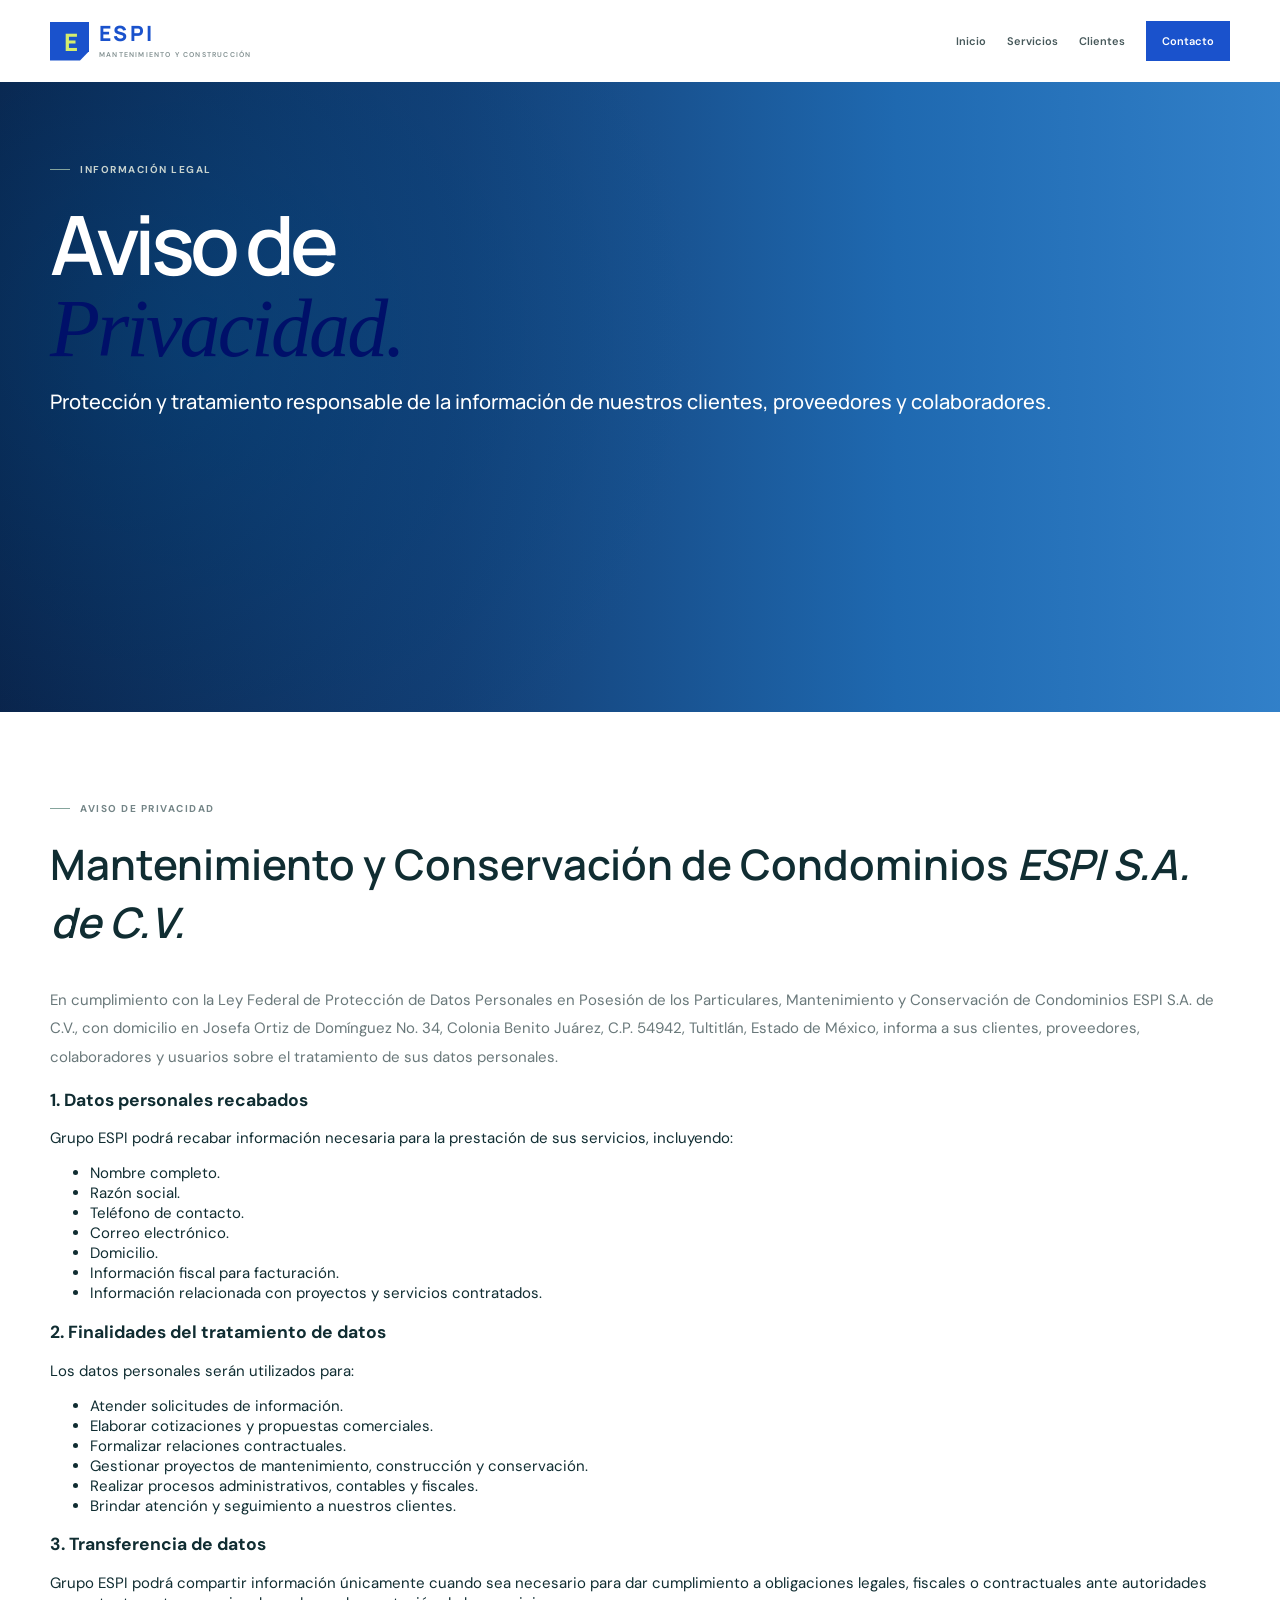
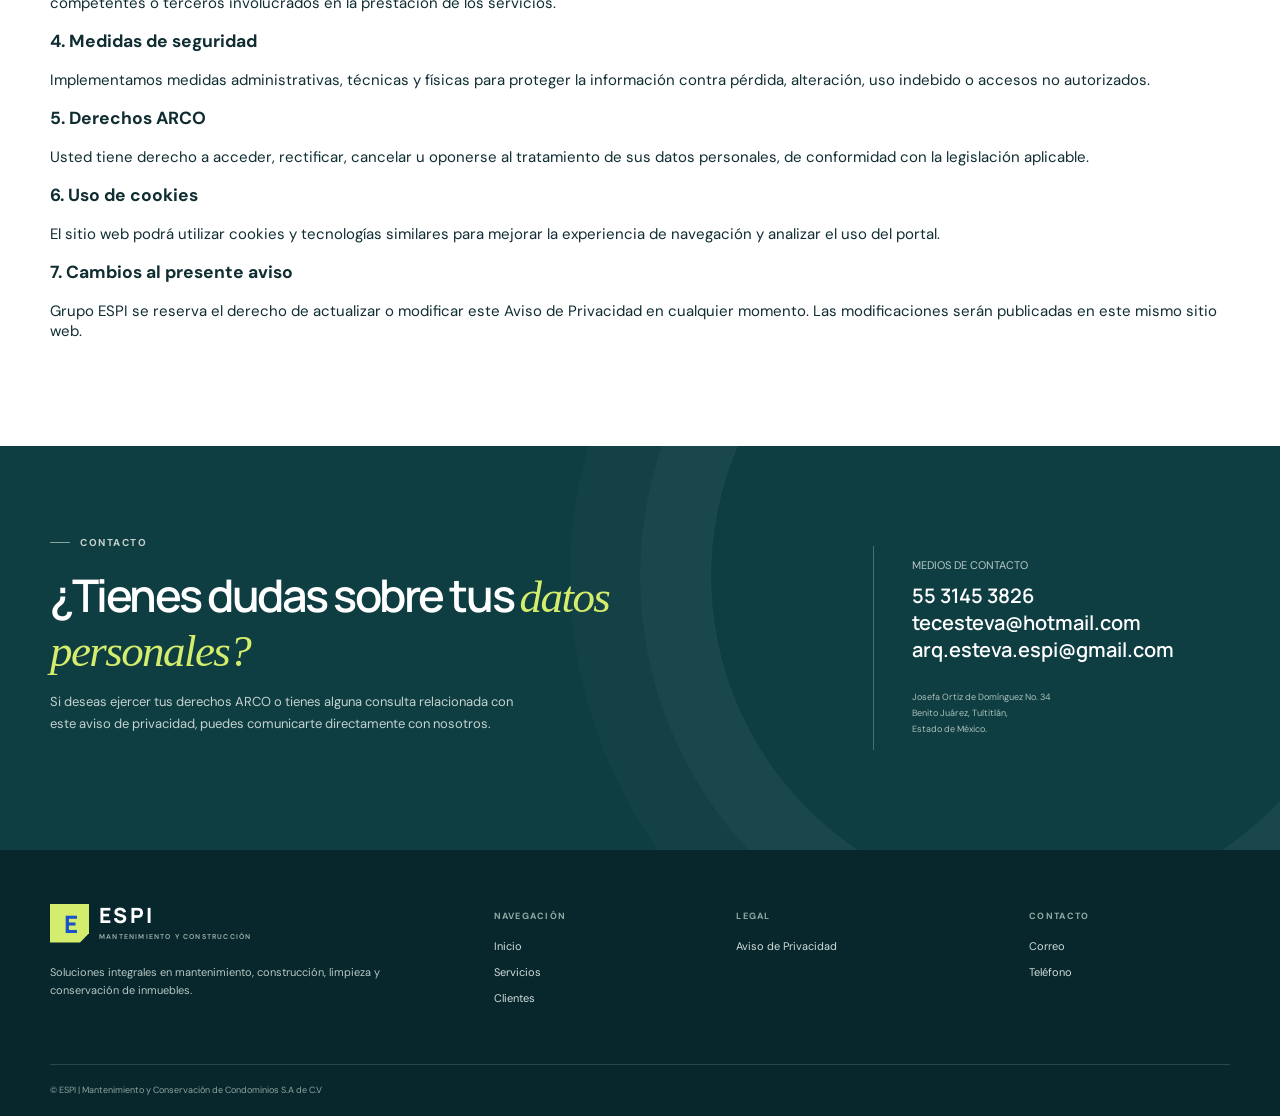
==== aviso-de-privacidad.html @ fc6d224d "Página empresa y aviso de privacidad" ====
<!DOCTYPE html>
<html lang="es">

<head>
    <meta charset="UTF-8">
    <meta name="viewport" content="width=device-width, initial-scale=1.0">
    <title>Aviso de Privacidad | Grupo ESPI</title>

    <link rel="preconnect" href="https://fonts.googleapis.com">
    <link rel="preconnect" href="https://fonts.gstatic.com" crossorigin>

    <link
        href="https://fonts.googleapis.com/css2?family=DM+Sans:wght@400;500;700&family=Manrope:wght@400;600;700;800&display=swap"
        rel="stylesheet">

    <link rel="stylesheet" href="styles.css">
</head>
<body>
    <!-- HEADER -->
    <header class="site-header">
        <a class="brand" href="index.html">
            <span class="brand-mark">E</span>
            <span>
                ESPI
                <small>MANTENIMIENTO Y CONSTRUCCIÓN</small>
            </span>
        </a>
        <nav class="main-nav">
            <a href="index.html">Inicio</a>
            <a href="index.html#servicios">Servicios</a>
            <a href="index.html#clientes">Clientes</a>
            <a class="nav-quote" href="index.html#contacto">
                Contacto
            </a>
        </nav>
    </header>
    <!-- HERO -->
    <section class="hero">
        <div class="hero-image"></div>
        <div class="hero-shade"></div>
        <div class="hero-content wrap">
            <div class="eyebrow light">
                <i></i> INFORMACIÓN LEGAL
            </div>
            <h1>
                Aviso de<br>
                <em>Privacidad.</em>
            </h1>

            <p class="hero-lead">
                Protección y tratamiento responsable
                de la información de nuestros clientes,
                proveedores y colaboradores.
            </p>
        </div>
    </section>
    <!-- CONTENIDO -->
    <section class="section-pad">
        <div class="wrap">
            <div class="eyebrow">
                <i></i> AVISO DE PRIVACIDAD
            </div>
            <h2 style="font:600 42px var(--display);margin-top:20px;">
                Mantenimiento y Conservación de Condominios
                <em>ESPI S.A. de C.V.</em>
            </h2>
            <p style="line-height:1.9;color:var(--muted);">
                En cumplimiento con la Ley Federal de Protección de Datos
                Personales en Posesión de los Particulares, Mantenimiento y
                Conservación de Condominios ESPI S.A. de C.V., con domicilio
                en Josefa Ortiz de Domínguez No. 34, Colonia Benito Juárez,
                C.P. 54942, Tultitlán, Estado de México, informa a sus clientes,
                proveedores, colaboradores y usuarios sobre el tratamiento de sus
                datos personales.
            </p>
            <h3>1. Datos personales recabados</h3>
            <p>
                Grupo ESPI podrá recabar información necesaria para la prestación
                de sus servicios, incluyendo:
            </p>
            <ul>
                <li>Nombre completo.</li>
                <li>Razón social.</li>
                <li>Teléfono de contacto.</li>
                <li>Correo electrónico.</li>
                <li>Domicilio.</li>
                <li>Información fiscal para facturación.</li>
                <li>Información relacionada con proyectos y servicios contratados.</li>
            </ul>
            <h3>2. Finalidades del tratamiento de datos</h3>
            <p>
                Los datos personales serán utilizados para:
            </p>
            <ul>
                <li>Atender solicitudes de información.</li>
                <li>Elaborar cotizaciones y propuestas comerciales.</li>
                <li>Formalizar relaciones contractuales.</li>
                <li>Gestionar proyectos de mantenimiento, construcción y conservación.</li>
                <li>Realizar procesos administrativos, contables y fiscales.</li>
                <li>Brindar atención y seguimiento a nuestros clientes.</li>
            </ul>
            <h3>3. Transferencia de datos</h3>
            <p>
                Grupo ESPI podrá compartir información únicamente cuando sea
                necesario para dar cumplimiento a obligaciones legales,
                fiscales o contractuales ante autoridades competentes
                o terceros involucrados en la prestación de los servicios.
            </p>
            <h3>4. Medidas de seguridad</h3>
            <p>
                Implementamos medidas administrativas, técnicas y físicas
                para proteger la información contra pérdida, alteración,
                uso indebido o accesos no autorizados.
            </p>
            <h3>5. Derechos ARCO</h3>
            <p>
                Usted tiene derecho a acceder, rectificar, cancelar u oponerse
                al tratamiento de sus datos personales, de conformidad con la
                legislación aplicable.
            </p>
            <h3>6. Uso de cookies</h3>
            <p>
                El sitio web podrá utilizar cookies y tecnologías similares
                para mejorar la experiencia de navegación y analizar el uso
                del portal.
            </p>
            <h3>7. Cambios al presente aviso</h3>
            <p>
                Grupo ESPI se reserva el derecho de actualizar o modificar
                este Aviso de Privacidad en cualquier momento.
                Las modificaciones serán publicadas en este mismo sitio web.
            </p>
        </div>
    </section>
    <!-- CONTACTO -->
    <section class="contact section-pad">
        <div class="contact-glow"></div>
        <div class="wrap contact-grid">
            <div>
                <div class="eyebrow light">
                    <i></i> CONTACTO
                </div>
                <h2>
                    ¿Tienes dudas sobre tus
                    <em>datos personales?</em>
                </h2>
                <p>
                    Si deseas ejercer tus derechos ARCO o tienes alguna consulta
                    relacionada con este aviso de privacidad, puedes comunicarte
                    directamente con nosotros.
                </p>
            </div>
            <div class="contact-side">
                <span>MEDIOS DE CONTACTO</span>
                <a href="tel:+525531453826">
                    55 3145 3826
                </a>
                <a href="mailto:tecesteva@hotmail.com">
                    tecesteva@hotmail.com
                </a>
                <a href="mailto:arq.esteva.espi@gmail.com">
                    arq.esteva.espi@gmail.com
                </a>
                <small>
                    Josefa Ortiz de Domínguez No. 34<br>
                    Benito Juárez, Tultitlán,<br>
                    Estado de México.
                </small>
            </div>
        </div>
    </section>
    <!-- FOOTER -->
    <footer class="footer">
        <div class="wrap">
            <div class="footer-main">
                <div class="footer-brand">
                    <a class="brand" href="index.html">
                        <span class="brand-mark">E</span>
                        <span>
                            ESPI
                            <small>MANTENIMIENTO Y CONSTRUCCIÓN</small>
                        </span>
                    </a>
                    <p>
                        Soluciones integrales en mantenimiento,
                        construcción, limpieza y conservación de inmuebles.
                    </p>
                </div>
                <div>
                    <h4>NAVEGACIÓN</h4>
                    <a href="index.html">Inicio</a>
                    <a href="index.html#servicios">Servicios</a>
                    <a href="index.html#clientes">Clientes</a>
                </div>
                <div>
                    <h4>LEGAL</h4>
                    <a href="aviso-privacidad.html">Aviso de Privacidad</a>
                </div>
                <div>
                    <h4>CONTACTO</h4>
                    <a href="mailto:tecesteva@hotmail.com">
                        Correo
                    </a>
                    <a href="tel:+525531453826">
                        Teléfono
                    </a>
                </div>
            </div>
            <div class="footer-bottom"><span>© <span id="year"></span> ESPI | Mantenimiento y Conservación de
                    Condominios S.A
                    de C.V</span></div>
        </div>
    </footer>
</body>

</html>
---- styles.css ----
:root {
    --ink: #102d32;
    --deep: #1a52cc;
    --deep2: #0e3d42;
    --lime: #d5ed6d;
    --paper: #f6f7f3;
    --white: #fff;
    --muted: #69787a;
    --line: #e4e9e4;
    --serif: Georgia, 'Times New Roman', serif;
    --sans: 'DM Sans', Arial, sans-serif;
    --display: 'Manrope', Arial, sans-serif
}

* {
    box-sizing: border-box
}

html {
    scroll-behavior: smooth;
    scroll-padding-top: 85px
}

body {
    margin: 0;
    color: var(--ink);
    font-family: var(--sans);
    font-size: 15px;
    -webkit-font-smoothing: antialiased
}

a {
    color: inherit;
    text-decoration: none
}

button {
    font: inherit
}

.wrap {
    width: min(1180px, calc(100% - 64px));
    margin: auto
}

.topline {
    height: 37px;
    padding: 0 max(32px, calc((100vw - 1180px)/2));
    display: flex;
    align-items: center;
    justify-content: space-between;
    background: #f1f4f0;
    color: #647476;
    font-size: 11px;
    letter-spacing: .025em
}

.topline div {
    display: flex;
    gap: 27px;
    align-items: center
}

.topline a:hover {
    color: var(--deep)
}

.top-phone {
    font-weight: 700;
    color: var(--deep)
}

.site-header {
    height: 82px;
    padding: 0 max(32px, calc((100vw - 1180px)/2));
    display: flex;
    align-items: center;
    justify-content: space-between;
    background: #fff;
    position: relative;
    z-index: 5
}

.brand {
    display: flex;
    align-items: center;
    gap: 10px;
    font: 800 21px var(--display);
    letter-spacing: .11em;
    color: var(--deep);
    line-height: 1
}

.brand-mark {
    height: 39px;
    width: 39px;
    display: grid;
    place-items: center;
    background: var(--deep);
    color: var(--lime);
    font: 800 24px var(--display);
    letter-spacing: -.09em;
    clip-path: polygon(0 0, 100% 0, 100% 76%, 77% 100%, 0 100%)
}

.brand small {
    display: block;
    margin-top: 6px;
    font: 600 7px var(--sans);
    letter-spacing: .17em;
    color: #829091
}

.main-nav {
    display: flex;
    align-items: center;
    gap: 21px
}

.main-nav>a {
    font-size: 11px;
    font-weight: 600;
    color: #46585a;
    white-space: nowrap;
    transition: color .2s
}

.main-nav>a:hover {
    color: #079081
}

.main-nav .nav-quote {
    padding: 13px 16px;
    background: var(--deep);
    color: #fff
}

.nav-quote span {
    color: var(--lime);
    padding-left: 8px
}

.menu-toggle {
    display: none
}

.hero {
    height: 630px;
    position: relative;
    overflow: hidden;
    background: var(--deep);
    color: white
}

/* .hero-image {
    position: absolute;
    inset: 0;
    background: url('https://images.unsplash.com/photo-1581578731548-c64695cc6952?auto=format&fit=crop&w=2000&q=90') center 45%/cover;
    filter: saturate(.72)
} */

/* .hero-shade {
    position: absolute;
    inset: 0;
    background: linear-gradient(90deg, rgba(4, 32, 36, .96) 0%, rgba(5, 34, 38, .86) 38%, rgba(6, 39, 40, .43) 69%, rgba(7, 39, 40, .05) 100%), linear-gradient(0deg, rgba(5, 33, 36, .45), transparent 30%)
} */


.hero-shade {
    position: absolute;
    inset: 0;

    background:
        radial-gradient(
            circle at 15% 40%,
            rgba(0, 90, 156, .35),
            transparent 45%
        ),

        linear-gradient(
            90deg,
            rgba(10, 32, 68, .98) 0%,
            rgba(18, 60, 110, .95) 35%,
            rgba(32, 110, 170, .82) 70%,
            rgba(78, 184, 197, .45) 100%
        );
}

.hero-content {
    position: relative;
    z-index: 1;
    padding-top: 81px
}

.eyebrow {
    display: flex;
    align-items: center;
    gap: 10px;
    color: #748587;
    font-size: 10px;
    font-weight: 700;
    letter-spacing: .15em
}

.eyebrow i {
    display: inline-block;
    width: 20px;
    height: 1px;
    background: #85a49c
}

.eyebrow.light {
    color: #c7d2ce
}

.hero h1 {
    font: 600 clamp(54px, 6.4vw, 83px)/.99 var(--display);
    letter-spacing: -.065em;
    margin: 28px 0 17px
}

.hero h1 em,
.section-head h2 em,
.compliance h2 em,
.sector-heading h2 em,
.process h2 em,
.resources h2 em,
.contact h2 em {
    font-family: var(--serif);
    font-weight: 400;
    color: #001069;
    letter-spacing: -.035em
}

.hero-lead {
    font: 500 20px/1.55 var(--display);
    margin: 0 0 13px
}

.hero-copy {
    max-width: 510px;
    color: #d0dbd7;
    font-size: 14px;
    line-height: 1.75;
    margin: 0
}

.hero-actions {
    display: flex;
    align-items: center;
    gap: 28px;
    margin-top: 28px
}

.button {
    display: inline-flex;
    align-items: center;
    justify-content: center;
    gap: 28px;
    min-height: 49px;
    padding: 0 19px;
    font-size: 12px;
    font-weight: 700;
    transition: transform .2s, background .2s
}

.button:hover {
    transform: translateY(-2px)
}

.button-lime {
    background: var(--lime);
    color: var(--deep)
}

.button-lime span {
    font-size: 16px
}

.text-link {
    display: inline-flex;
    align-items: center;
    gap: 15px;
    font-size: 12px;
    font-weight: 700;
    color: var(--deep)
}

.text-link span {
    font-size: 16px
}

.light-link {
    color: #fff
}

.light-link span {
    color: var(--lime)
}

.hero-proof {
    display: flex;
    align-items: center;
    gap: 13px;
    margin-top: 45px;
    color: white
}

.proof-icon {
    width: 32px;
    height: 32px;
    border: 1px solid rgba(255, 255, 255, .45);
    border-radius: 50%;
    display: grid;
    place-items: center;
    color: var(--lime)
}

.hero-proof b,
.hero-proof small {
    display: block
}

.hero-proof b {
    font: 700 12px var(--display)
}

.hero-proof small {
    font-size: 9px;
    color: #b7c7c4;
    margin-top: 3px
}

.proof-line {
    width: 1px;
    height: 29px;
    background: rgba(255, 255, 255, .32);
    margin: 0 5px 0 11px
}

.hero-caption {
    position: absolute;
    right: max(32px, calc((100vw - 1180px)/2));
    bottom: 30px;
    font-size: 9px;
    letter-spacing: .17em;
    color: #d0dcda
}

.section-pad {
    padding: 90px 0
}

.compliance {
    background: var(--paper)
}

.compliance-grid {
    display: grid;
    grid-template-columns: 150px 1.1fr 1fr;
    gap: 40px;
    align-items: center
}

.compliance-seal {
    width: 130px;
    height: 130px;
    border: 1px solid #c9d2c9;
    border-radius: 50%;
    display: flex;
    align-items: center;
    justify-content: center;
    flex-direction: column;
    position: relative;
    color: var(--deep);
    background: #fff
}

.compliance-seal:before {
    content: '';
    position: absolute;
    inset: 7px;
    border: 1px dashed #cbd5cd;
    border-radius: 50%
}

.compliance-seal span,
.compliance-seal small {
    font-size: 8px;
    letter-spacing: .14em
}

.compliance-seal strong {
    font: 800 25px var(--display);
    letter-spacing: .02em;
    margin: 4px
}

.compliance-seal b {
    position: absolute;
    right: 9px;
    bottom: 15px;
    background: var(--lime);
    border-radius: 50%;
    width: 25px;
    height: 25px;
    display: grid;
    place-items: center
}

.compliance h2,
.section-head h2,
.sector-heading h2,
.process h2,
.resources h2,
.contact h2 {
    font: 600 35px/1.16 var(--display);
    letter-spacing: -.055em;
    margin: 17px 0
}

.compliance h2 em,
.section-head h2 em,
.sector-heading h2 em,
.resources h2 em {
     color: #1a98ca;
}

.compliance-copy p {
    max-width: 450px;
    color: #667476;
    font-size: 13px;
    line-height: 1.75;
    margin: 0 0 20px
}

.mini-label {
    font-size: 9px;
    letter-spacing: .14em;
    color: #7a8988;
    font-weight: 700
}

.platforms {
    padding-left: 35px;
    border-left: 1px solid #dbe1dc
}

.platforms h3 {
    font: 600 16px/1.4 var(--display);
    margin: 12px 0 22px
}

.platform-logos {
    display: flex;
    flex-wrap: wrap;
    gap: 14px 20px;
    align-items: center;
    color: #456064
}

.platform-logos b {
    font-size: 18px;
    letter-spacing: -.06em
}

.platform-logos .deloitte {
    font-size: 16px
}

.deloitte span {
    color: #86bd53
}

.platform-logos .xternall {
    font-size: 15px;
    letter-spacing: -.02em
}

.platform-logos sup {
    font-size: 8px
}

.clients {
    background: #fff
}

.section-head {
    display: flex;
    align-items: flex-end;
    justify-content: space-between;
    margin-bottom: 27px
}

.section-head h2 {
    margin-bottom: 0
}

.filter-row {
    display: flex;
    gap: 8px;
    flex-wrap: wrap;
    margin: 28px 0 20px
}

.filter {
    border: 1px solid #dfe5df;
    background: #fff;
    padding: 9px 14px;
    font-size: 10px;
    color: #637375;
    cursor: pointer;
    transition: all .2s
}

.filter:hover,
.filter.active {
    background: var(--deep);
    border-color: var(--deep);
    color: #fff
}

.client-grid {
    display: grid;
    grid-template-columns: repeat(6, 1fr);
    border-left: 1px solid var(--line);
    border-top: 1px solid var(--line)
}

.client-card {
    height: 91px;
    display: grid;
    place-items: center;
    border-right: 1px solid var(--line);
    border-bottom: 1px solid var(--line);
    transition: opacity .2s, transform .2s
}

.client-card strong {
    font-family: var(--display);
    color: #758384;
    font-size: 17px;
    letter-spacing: -.05em;
    text-align: center
}

.client-card .walmart {
    color: #2376ae
}

.client-card .zentralia {
    font-size: 14px;
    letter-spacing: .12em;
    color: #7c4777
}

.client-card .pabellon {
    font-size: 12px;
    letter-spacing: .06em;
    color: #777
}

.pabellon b {
    font-size: 24px;
    color: #b79354
}

.client-card .terraz {
    font-size: 12px;
    letter-spacing: .14em;
    color: #788171
}

.terraz small {
    font-size: 7px
}

.client-card .ics {
    font-size: 25px;
    letter-spacing: .15em;
    color: #4a7480
}

.client-card .miniso {
    color: #ce2f44;
    letter-spacing: .12em
}

.client-card .lipu {
    font-size: 22px;
    color: #78a847
}

.client-card .forever {
    font-size: 12px;
    letter-spacing: .1em
}

.client-card .copemsa {
    font-size: 15px;
    color: #3586a3
}

.client-card .doctoralia {
    color: #4088c1
}

.client-card .cushman {
    font-size: 10px;
    letter-spacing: .07em
}

.client-card .bradescard {
    font-size: 15px;
    color: #c64b64
}

.client-card.hidden {
    display: none
}

.client-foot {
    text-align: center;
    color: #879393;
    font-size: 11px;
    margin: 19px 0 0
}

.sectors {
    background: #f3f5f1
}

.sector-heading {
    align-items: end
}

.sector-heading>p {
    max-width: 340px;
    color: #708080;
    line-height: 1.7;
    font-size: 13px;
    margin: 0 0 8px
}

.sector-grid {
    display: grid;
    grid-template-columns: 1.18fr 1fr 1fr;
    grid-template-rows: 255px 255px;
    gap: 13px
}

.sector-card {
    position: relative;
    overflow: hidden;
    background: #123a3e;
    color: white
}

.sector-card img {
    width: 100%;
    height: 100%;
    object-fit: cover;
    transition: transform .5s
}

.sector-card:hover img {
    transform: scale(1.04)
}

.sector-feature {
    grid-row: span 2
}

.sector-overlay {
    position: absolute;
    inset: 0;
    background: linear-gradient(0deg, rgba(7, 31, 34, .92), rgba(9, 35, 36, .05) 78%)
}

.sector-info {
    position: absolute;
    left: 23px;
    right: 20px;
    bottom: 20px
}

.sector-info>span {
    font-size: 9px;
    letter-spacing: .14em;
    color: #d3e3da
}

.sector-info h3 {
    font: 600 20px var(--display);
    margin: 9px 0 7px;
    letter-spacing: -.03em
}

.sector-info p {
    max-width: 290px;
    color: #d4dedb;
    font-size: 11px;
    line-height: 1.55;
    margin: 0 0 14px
}

.sector-info>b {
    display: flex;
    align-items: center;
    justify-content: space-between;
    border-top: 1px solid #ffffff50;
    padding-top: 11px;
    font-size: 10px
}

.sector-info>b i {
    color: var(--lime);
    font-style: normal;
    font-size: 16px
}

.more-sectors {
    display: flex;
    justify-content: space-between;
    align-items: center;
    border-bottom: 1px solid #d7dfd8;
    padding: 20px 0 0;
    color: #708080;
    font-size: 11px
}

.process {
    background: var(--deep);
    color: #fff
}

.process-grid {
    display: grid;
    grid-template-columns: 1fr 1fr;
    gap: 100px
}

.process h2 {
    font-size: 40px;
    margin: 20px 0 14px
}

.process h2 em,
.contact h2 em {
    color: var(--lime)
}

.process-intro>p {
    max-width: 390px;
    color: #c2d0cd;
    font-size: 13px;
    line-height: 1.7;
    margin: 0 0 22px
}

.button-outline {
    border: 1px solid #8ea39c;
    color: #fff
}

.button-outline span {
    color: var(--lime)
}

.process-photo {
    height: 160px;
    margin-top: 27px;
    max-width: 400px;
    overflow: hidden
}

.process-photo img {
    width: 100%;
    height: 100%;
    object-fit: cover;
    filter: saturate(.68)
}

.steps>.eyebrow {
    margin-bottom: 19px
}

.step {
    display: grid;
    grid-template-columns: 60px 42px 1fr 20px;
    gap: 16px;
    align-items: center;
    min-height: 110px;
    border-top: 1px solid #ffffff2b
}

.step>span {
    font-size: 9px;
    letter-spacing: .11em;
    color: #9fb2ae
}

.step-icon {
    height: 38px;
    width: 38px;
    border: 1px solid #64817c;
    border-radius: 50%;
    display: grid;
    place-items: center;
    color: var(--lime);
    font-size: 18px
}

.step h3 {
    font: 600 16px var(--display);
    margin: 0 0 6px
}

.step p {
    font-size: 11px;
    color: #b8c8c4;
    margin: 0;
    line-height: 1.5
}

.step>b {
    color: var(--lime);
    font-size: 16px
}

.resources {
    background: #fff
}

.article-card {
    display: grid;
    grid-template-columns: 1fr 1.08fr 55px;
    border: 1px solid var(--line);
    min-height: 270px;
    position: relative;
    transition: box-shadow .2s
}

.article-card:hover {
    box-shadow: 0 14px 34px #0d33320e
}

.article-art {
    background: #e8ede6;
    display: grid;
    place-items: center;
    overflow: hidden
}

.article-doc {
    position: relative;
    width: 62%;
    height: 205px;
    padding: 17px 20px;
    background: #f9faf6;
    box-shadow: 8px 8px 0 #becab7;
    display: flex;
    flex-direction: column;
    color: var(--deep)
}

.article-doc>span {
    font-size: 7px;
    letter-spacing: .1em;
    font-weight: 700
}

.article-doc>span i {
    font-style: normal;
    color: #71827d
}

.article-doc>b {
    font: 700 44px var(--display);
    letter-spacing: -.07em;
    margin-top: 18px
}

.article-doc>small {
    font-size: 7px;
    letter-spacing: .07em;
    max-width: 130px
}

.doc-lines {
    margin-top: auto;
    display: flex;
    flex-direction: column;
    gap: 5px
}

.doc-lines i {
    height: 2px;
    background: #dbe2db;
    width: 90%
}

.doc-lines i:nth-child(2) {
    width: 70%
}

.doc-lines i:nth-child(3) {
    width: 82%
}

.article-doc>strong {
    position: absolute;
    right: 18px;
    bottom: 17px;
    font-size: 8px;
    color: #82918b
}

.article-copy {
    align-self: center;
    padding: 35px 42px
}

.article-tag {
    font-size: 9px;
    letter-spacing: .12em;
    color: #78906b;
    font-weight: 700
}

.article-copy h3 {
    font: 600 23px/1.25 var(--display);
    letter-spacing: -.04em;
    margin: 14px 0 10px;
    max-width: 440px
}

.article-copy p {
    font-size: 12px;
    line-height: 1.65;
    color: #738182;
    margin: 0 0 20px;
    max-width: 440px
}

.article-copy>b {
    font-size: 11px
}

.article-copy>b i {
    font-style: normal;
    color: #709d4a;
    margin-left: 8px;
    font-size: 15px
}

.article-arrow {
    display: grid;
    place-items: center;
    border-left: 1px solid var(--line);
    font-size: 20px;
    color: #709d4a
}

.contact {
    background: var(--deep2);
    color: white;
    position: relative;
    overflow: hidden
}

.contact-glow {
    position: absolute;
    right: -90px;
    top: -200px;
    width: 660px;
    height: 660px;
    border: 1px solid #ffffff12;
    border-radius: 50%;
    box-shadow: 0 0 0 70px #ffffff08, 0 0 0 140px #ffffff05
}

.contact-grid {
    position: relative;
    display: grid;
    grid-template-columns: 1.35fr .65fr;
    align-items: center;
    gap: 80px
}

.contact h2 {
    font-size: 45px;
    margin: 20px 0 14px
}

.contact>div>p,
.contact-grid>div:first-child>p {
    font-size: 13px;
    line-height: 1.7;
    color: #c4d3cf;
    max-width: 490px;
    margin: 0 0 24px
}

.contact-side {
    border-left: 1px solid #ffffff40;
    padding: 12px 0 12px 38px;
    display: flex;
    flex-direction: column;
    align-items: flex-start
}

.contact-side>span {
    font-size: 11px;
    color: #b8cac5;
    margin-bottom: 10px
}

.contact-side>a {
    font: 600 20px var(--display)
}

.contact-side>a i {
    color: var(--lime);
    font-style: normal;
    font-size: 15px
}

.contact-side .whatsapp {
    font: 500 12px var(--sans);
    margin-top: 12px;
    color: var(--lime)
}

.contact-side small {
    font-size: 9px;
    line-height: 1.8;
    color: #abc0ba;
    margin-top: 26px
}

.footer {
    background: #07272d;
    color: #fff;
    padding: 54px 0 0
}

.footer-main {
    display: grid;
    grid-template-columns: 2fr 1fr 1.25fr 1fr;
    gap: 42px;
    padding-bottom: 44px
}

.footer .brand {
    color: white
}

.footer .brand-mark {
    background: var(--lime);
    color: var(--deep)
}

.footer .brand small {
    color: #9fb2ac
}

.footer-brand p {
    font-size: 11px;
    line-height: 1.7;
    color: #b7c7c3;
    margin: 20px 0
}

.footer-location {
    font-size: 9px;
    color: #8fa9a2
}

.footer-main h4 {
    font-size: 9px;
    letter-spacing: .14em;
    color: #91aaa2;
    margin: 6px 0 17px
}

.footer-main>div:not(:first-child) {
    display: flex;
    flex-direction: column;
    align-items: flex-start
}

.footer-main>div>a:not(.brand) {
    font-size: 11px;
    color: #d2ddda;
    margin: 0 0 12px
}

.footer-main>div>a:hover,
.footer-bottom a:hover {
    color: var(--lime)
}

.footer-bottom {
    min-height: 52px;
    border-top: 1px solid #ffffff24;
    display: flex;
    align-items: center;
    justify-content: space-between;
    color: #8fa49e;
    font-size: 9px
}

.footer-bottom a {
    color: #cbd8d3
}

@media(max-width:1100px) {
    .main-nav {
        gap: 13px
    }

    .main-nav>a {
        font-size: 10px
    }

    .main-nav .nav-quote {
        padding: 12px
    }

    .compliance-grid {
        grid-template-columns: 120px 1.1fr 1fr;
        gap: 25px
    }

    .process-grid {
        gap: 55px
    }
}

@media(max-width:900px) {

    .topline,
    .site-header {
        padding-left: 24px;
        padding-right: 24px
    }

    .main-nav {
        gap: 10px
    }

    .main-nav>a {
        font-size: 9px
    }

    .main-nav .nav-quote {
        padding: 11px 9px
    }

    .brand {
        font-size: 18px
    }

    .compliance-grid {
        grid-template-columns: 110px 1fr
    }

    .platforms {
        grid-column: 2;
        border-left: 0;
        border-top: 1px solid #dbe1dc;
        padding: 22px 0 0
    }

    .client-grid {
        grid-template-columns: repeat(4, 1fr)
    }

    .process-grid {
        gap: 35px
    }

    .sector-grid {
        grid-template-rows: 225px 225px
    }

    .contact-grid {
        gap: 35px
    }
}

@media(max-width:700px) {
    .wrap {
        width: calc(100% - 40px)
    }

    .topline {
        height: 33px;
        padding: 0 20px;
        font-size: 9px
    }

    .topline div {
        gap: 12px
    }

    .topline div>a {
        display: none
    }

    .site-header {
        height: 69px;
        padding: 0 20px
    }

    .menu-toggle {
        width: 40px;
        height: 40px;
        border: 0;
        background: transparent;
        display: flex;
        flex-direction: column;
        justify-content: center;
        gap: 6px;
        align-items: center;
        cursor: pointer
    }

    .menu-toggle span {
        width: 22px;
        height: 1px;
        background: var(--deep)
    }

    .main-nav {
        position: absolute;
        top: 69px;
        left: 0;
        right: 0;
        background: white;
        padding: 8px 20px 20px;
        display: none;
        align-items: stretch;
        flex-direction: column;
        gap: 0;
        box-shadow: 0 16px 20px #092f3612
    }

    .main-nav.open {
        display: flex
    }

    .main-nav>a {
        font-size: 13px;
        padding: 13px 4px;
        border-bottom: 1px solid #edf0ed
    }

    .main-nav .nav-quote {
        margin-top: 12px;
        text-align: center;
        border: 0;
        padding: 14px
    }

    .hero {
        height: 640px
    }

    .hero-image {
        background-position: 59% center
    }

.hero-shade {
    position: absolute;
    inset: 0;

    background:
        radial-gradient(
            circle at 15% 40%,
            rgba(0, 90, 156, .35),
            transparent 45%
        ),

        linear-gradient(
            90deg,
            rgba(10, 32, 68, .98) 0%,
            rgba(18, 60, 110, .95) 35%,
            rgba(32, 110, 170, .82) 70%,
            rgba(78, 184, 197, .45) 100%
        );
}


    .hero-content {
        padding-top: 72px
    }

    .hero h1 {
        font-size: 57px
    }

    .hero-lead {
        font-size: 17px
    }

    .hero-copy {
        font-size: 12px;
        max-width: 420px
    }

    .desktop {
        display: none
    }

    .hero-proof {
        margin-top: 38px
    }

    .hero-caption {
        right: 20px;
        bottom: 20px;
        font-size: 7px
    }

    .section-pad {
        padding: 65px 0
    }

    .compliance-grid {
        grid-template-columns: 1fr;
        gap: 25px
    }

    .compliance-seal {
        width: 104px;
        height: 104px
    }

    .compliance-seal strong {
        font-size: 21px
    }

    .compliance h2,
    .section-head h2,
    .sector-heading h2,
    .process h2,
    .resources h2 {
        font-size: 31px
    }

    .platforms {
        grid-column: auto;
        padding-top: 20px
    }

    .section-head {
        align-items: flex-start;
        gap: 18px
    }

    .section-head>.text-link {
        margin-top: 23px;
        white-space: nowrap;
        font-size: 10px
    }

    .filter-row {
        gap: 6px
    }

    .filter {
        font-size: 9px;
        padding: 8px 10px
    }

    .client-grid {
        grid-template-columns: repeat(3, 1fr)
    }

    .client-card {
        height: 76px
    }

    .client-card strong {
        font-size: 14px
    }

    .sector-heading {
        display: block
    }

    .sector-heading>p {
        margin-top: 14px
    }

    .sector-grid {
        grid-template-columns: 1fr 1fr;
        grid-template-rows: 280px 220px 220px
    }

    .sector-feature {
        grid-column: span 2;
        grid-row: auto
    }

    .sector-info {
        left: 15px;
        right: 13px;
        bottom: 15px
    }

    .sector-info h3 {
        font-size: 17px
    }

    .sector-info p {
        font-size: 10px
    }

    .more-sectors {
        align-items: flex-start;
        gap: 15px;
        flex-direction: column;
        padding: 17px 0 0
    }

    .process-grid {
        grid-template-columns: 1fr;
        gap: 42px
    }

    .process h2 {
        font-size: 36px
    }

    .process-photo {
        height: 145px
    }

    .step {
        grid-template-columns: 52px 38px 1fr 16px;
        gap: 10px;
        min-height: 100px
    }

    .step h3 {
        font-size: 14px
    }

    .step p {
        font-size: 10px
    }

    .article-card {
        grid-template-columns: 1fr 44px
    }

    .article-art {
        grid-column: 1/-1;
        height: 190px
    }

    .article-doc {
        height: 155px;
        width: 52%;
        padding: 12px 15px
    }

    .article-doc>b {
        font-size: 36px;
        margin-top: 10px
    }

    .article-copy {
        padding: 25px 20px
    }

    .article-copy h3 {
        font-size: 19px
    }

    .article-arrow {
        grid-column: 2;
        grid-row: 2
    }

    .contact-grid {
        grid-template-columns: 1fr;
        gap: 35px
    }

    .contact h2 {
        font-size: 37px
    }

    .contact-side {
        padding-left: 20px
    }

    .footer-main {
        grid-template-columns: 1fr 1fr;
        gap: 32px 20px
    }

    .footer-brand {
        grid-column: span 2
    }

    .footer-bottom {
        padding: 14px 0;
        gap: 10px;
        flex-wrap: wrap
    }

    .footer-bottom span:last-child {
        display: none
    }
}

@media(prefers-reduced-motion:reduce) {
    html {
        scroll-behavior: auto
    }

    *,
    *:before,
    *:after {
        transition: none !important
    }
}
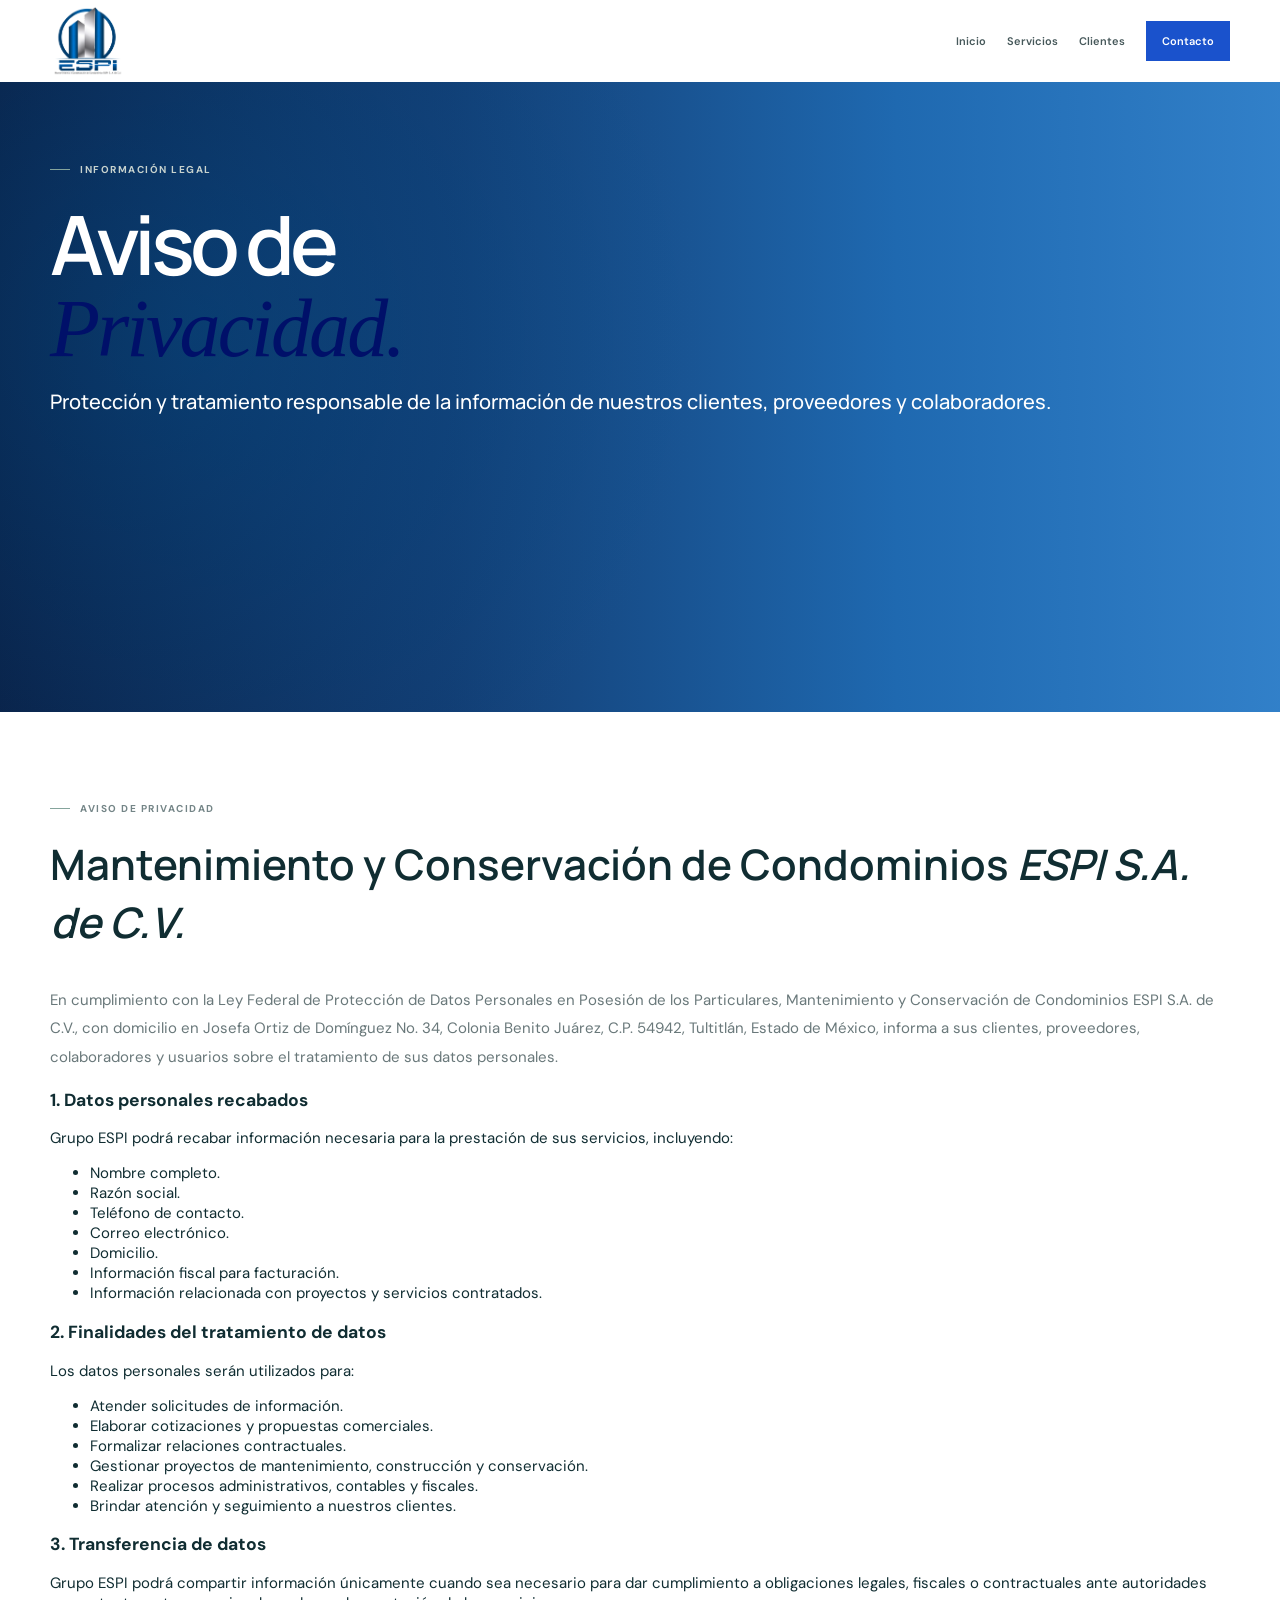
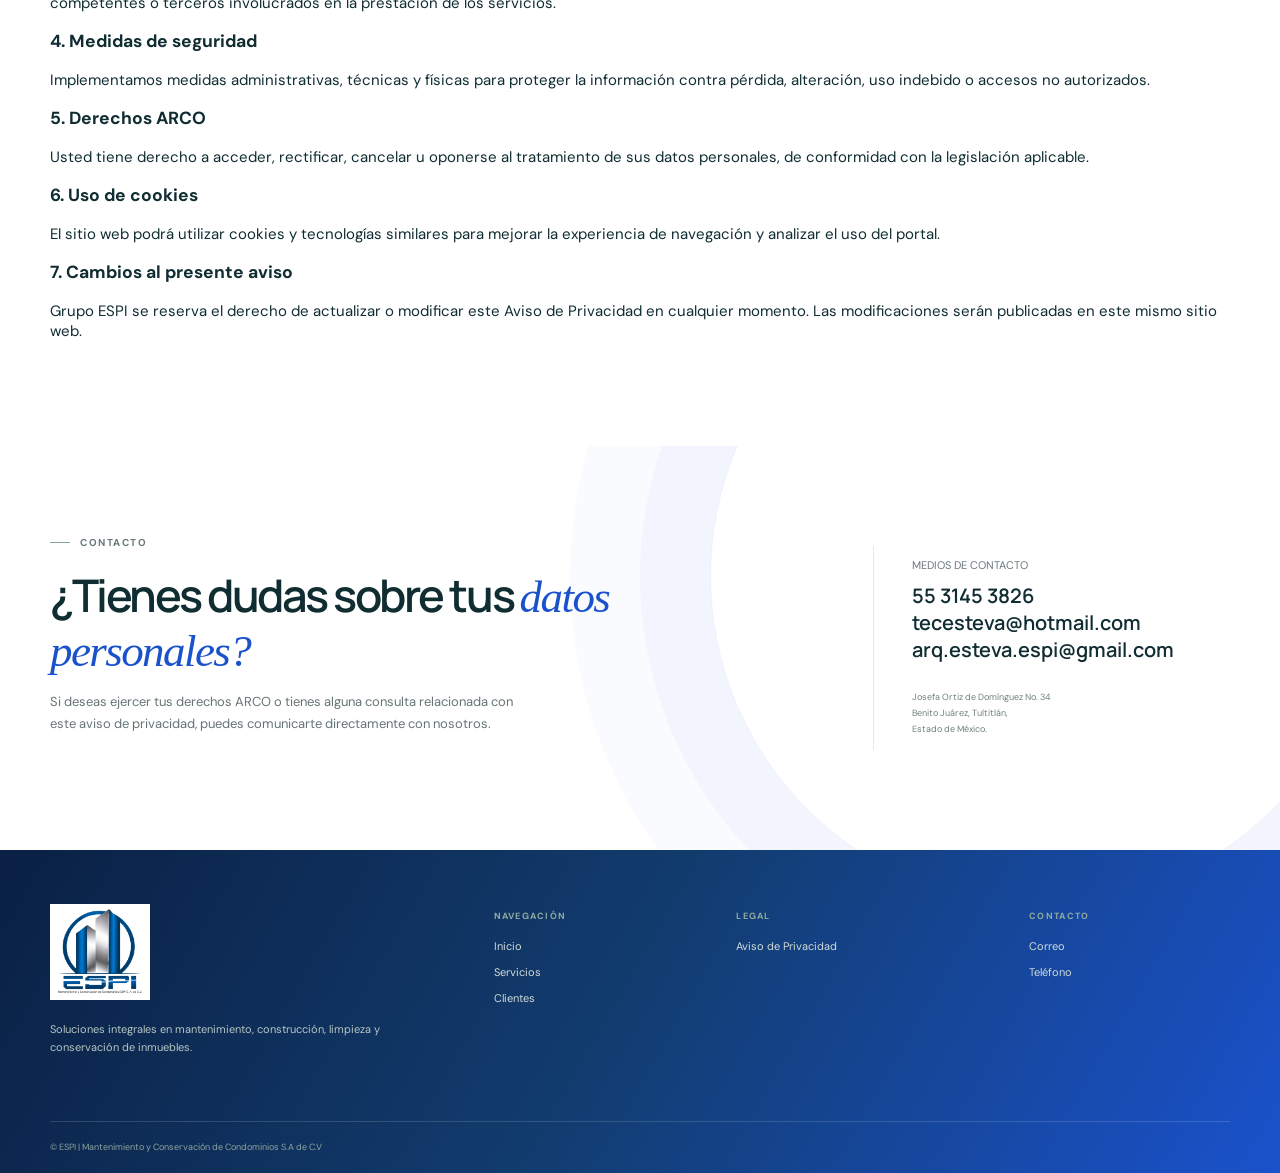
==== commit 5b1167ea: "Cambios estructurales Index" ====
--- a/aviso-de-privacidad.html
+++ b/aviso-de-privacidad.html
@@ -18,16 +18,12 @@
 <body>
     <!-- HEADER -->
     <header class="site-header">
-        <a class="brand" href="index.html">
-            <span class="brand-mark">E</span>
-            <span>
-                ESPI
-                <small>MANTENIMIENTO Y CONSTRUCCIÓN</small>
-            </span>
+        <a class="brand" href="index.html#inicio" aria-label="Grupo ESPI, inicio">
+            <img src="logo-espi.png" alt="ESPI, Mantenimiento y Conservación de Condominios">
         </a>
         <nav class="main-nav">
             <a href="index.html">Inicio</a>
-            <a href="index.html#servicios">Servicios</a>
+            <a href="servicios.html">Servicios</a>
             <a href="index.html#clientes">Clientes</a>
             <a class="nav-quote" href="index.html#contacto">
                 Contacto
@@ -174,12 +170,8 @@
         <div class="wrap">
             <div class="footer-main">
                 <div class="footer-brand">
-                    <a class="brand" href="index.html">
-                        <span class="brand-mark">E</span>
-                        <span>
-                            ESPI
-                            <small>MANTENIMIENTO Y CONSTRUCCIÓN</small>
-                        </span>
+                    <a class="brand" href="index.html#inicio" aria-label="Grupo ESPI, inicio">
+                        <img src="logo-espi.png" alt="ESPI, Mantenimiento y Conservación de Condominios">
                     </a>
                     <p>
                         Soluciones integrales en mantenimiento,
@@ -189,7 +181,7 @@
                 <div>
                     <h4>NAVEGACIÓN</h4>
                     <a href="index.html">Inicio</a>
-                    <a href="index.html#servicios">Servicios</a>
+                    <a href="servicios.html">Servicios</a>
                     <a href="index.html#clientes">Clientes</a>
                 </div>
                 <div>
@@ -213,4 +205,4 @@
     </footer>
 </body>
 
-</html>+</html>
--- a/styles.css
+++ b/styles.css
@@ -136,7 +136,7 @@
 }
 
 .nav-quote span {
-    color: var(--lime);
+    color: #fff;
     padding-left: 8px
 }
 
@@ -269,8 +269,13 @@
 }
 
 .button-lime {
-    background: var(--lime);
+    background: #fff;
     color: var(--deep)
+}
+
+.contact .button-lime {
+    background: var(--deep);
+    color: #fff
 }
 
 .button-lime span {
@@ -295,7 +300,7 @@
 }
 
 .light-link span {
-    color: var(--lime)
+    color: #fff
 }
 
 .hero-proof {
@@ -627,7 +632,24 @@
 }
 
 .sectors {
-    background: #f3f5f1
+    background: var(--deep);
+    color: #fff
+}
+
+.sectors .eyebrow {
+    color: #dbe6ff
+}
+
+.sectors .eyebrow i {
+    background: var(--lime)
+}
+
+.sectors .section-head h2 {
+    color: #fff
+}
+
+.sectors .section-head h2 em {
+    color: var(--lime)
 }
 
 .sector-heading {
@@ -636,7 +658,7 @@
 
 .sector-heading>p {
     max-width: 340px;
-    color: #708080;
+    color: #dbe6ff;
     line-height: 1.7;
     font-size: 13px;
     margin: 0 0 8px
@@ -714,7 +736,7 @@
 }
 
 .sector-info>b i {
-    color: var(--lime);
+    color: #fff;
     font-style: normal;
     font-size: 16px
 }
@@ -723,10 +745,18 @@
     display: flex;
     justify-content: space-between;
     align-items: center;
-    border-bottom: 1px solid #d7dfd8;
+    border-bottom: 1px solid rgba(255, 255, 255, .28);
     padding: 20px 0 0;
-    color: #708080;
+    color: #dbe6ff;
     font-size: 11px
+}
+
+.sectors .more-sectors .text-link {
+    color: #fff
+}
+
+.sectors .more-sectors .text-link span {
+    color: #fff
 }
 
 .process {
@@ -764,7 +794,7 @@
 }
 
 .button-outline span {
-    color: var(--lime)
+    color: #fff
 }
 
 .process-photo {
@@ -824,7 +854,7 @@
 }
 
 .step>b {
-    color: var(--lime);
+    color: #fff;
     font-size: 16px
 }
 
@@ -949,7 +979,7 @@
 
 .article-copy>b i {
     font-style: normal;
-    color: #709d4a;
+    color: var(--deep);
     margin-left: 8px;
     font-size: 15px
 }
@@ -959,14 +989,22 @@
     place-items: center;
     border-left: 1px solid var(--line);
     font-size: 20px;
-    color: #709d4a
+    color: var(--deep)
 }
 
 .contact {
-    background: var(--deep2);
-    color: white;
+    background: #fff;
+    color: var(--ink);
     position: relative;
     overflow: hidden
+}
+
+.contact .eyebrow.light {
+    color: var(--muted)
+}
+
+.contact h2 em {
+    color: var(--deep)
 }
 
 .contact-glow {
@@ -975,9 +1013,9 @@
     top: -200px;
     width: 660px;
     height: 660px;
-    border: 1px solid #ffffff12;
+    border: 1px solid #1a52cc14;
     border-radius: 50%;
-    box-shadow: 0 0 0 70px #ffffff08, 0 0 0 140px #ffffff05
+    box-shadow: 0 0 0 70px #1a52cc08, 0 0 0 140px #1a52cc05
 }
 
 .contact-grid {
@@ -997,13 +1035,13 @@
 .contact-grid>div:first-child>p {
     font-size: 13px;
     line-height: 1.7;
-    color: #c4d3cf;
+    color: #667476;
     max-width: 490px;
     margin: 0 0 24px
 }
 
 .contact-side {
-    border-left: 1px solid #ffffff40;
+    border-left: 1px solid var(--line);
     padding: 12px 0 12px 38px;
     display: flex;
     flex-direction: column;
@@ -1012,7 +1050,7 @@
 
 .contact-side>span {
     font-size: 11px;
-    color: #b8cac5;
+    color: var(--muted);
     margin-bottom: 10px
 }
 
@@ -1020,8 +1058,12 @@
     font: 600 20px var(--display)
 }
 
+.contact-side>a:not(.whatsapp) {
+    color: var(--ink)
+}
+
 .contact-side>a i {
-    color: var(--lime);
+    color: var(--deep);
     font-style: normal;
     font-size: 15px
 }
@@ -1029,18 +1071,18 @@
 .contact-side .whatsapp {
     font: 500 12px var(--sans);
     margin-top: 12px;
-    color: var(--lime)
+    color: var(--deep)
 }
 
 .contact-side small {
     font-size: 9px;
     line-height: 1.8;
-    color: #abc0ba;
+    color: #708080;
     margin-top: 26px
 }
 
 .footer {
-    background: #07272d;
+    background: linear-gradient(120deg, #0a2044 0%, #123c6e 48%, var(--deep) 100%);
     color: #fff;
     padding: 54px 0 0
 }
@@ -1529,4 +1571,33 @@
     *:after {
         transition: none !important
     }
-}+}
+/* Logo ESPI */
+.brand{gap:0;flex:0 0 auto}.brand img{display:block;width:76px;height:76px;object-fit:contain}.footer .brand{width:100px;height:96px;padding:2px;background:#fff}.footer .brand img{width:96px;height:92px}@media(max-width:700px){.brand img{width:66px;height:66px}.footer .brand{width:92px;height:88px}.footer .brand img{width:88px;height:84px}}
+
+.services-hero .hero-lead{max-width:590px}
+.service-intro{max-width:350px;margin:0 0 7px;color:#718080;font-size:13px;line-height:1.75}
+.service-offerings{background:var(--paper)}
+.service-offer-grid{display:grid;grid-template-columns:repeat(3,1fr);gap:14px}
+.service-offer{min-height:280px;padding:25px 25px 22px;background:#fff;border:1px solid var(--line);position:relative;display:flex;flex-direction:column}
+.service-number{position:absolute;right:22px;top:23px;color:#8a9997;font-size:10px;letter-spacing:.12em}
+.service-symbol{width:42px;height:42px;border:1px solid #cbd8cf;border-radius:50%;display:grid;place-items:center;color:#56854c;font-size:22px}
+.service-offer h3{font:600 20px/1.25 var(--display);letter-spacing:-.04em;margin:22px 0 10px}
+.service-offer p{font-size:12px;line-height:1.7;color:#718080;margin:0 0 22px}
+.service-offer>a{margin-top:auto;font-size:11px;font-weight:700;color:var(--deep)}
+.service-offer>a span{color:var(--deep);padding-left:8px;font-size:15px}
+.main-nav>a[aria-current="page"]{color:#168272}
+@media(max-width:700px){.service-intro{max-width:100%;margin-top:14px}.service-offer-grid{grid-template-columns:1fr}.service-offer{min-height:245px;padding:22px}.services-hero .hero-lead{font-size:16px}}
+
+.client-card.is-entering{animation:client-card-in 420ms cubic-bezier(.2,.75,.25,1) both;animation-delay:var(--stagger,0ms)}
+@keyframes client-card-in{from{opacity:0;transform:translateY(14px) scale(.98)}to{opacity:1;transform:translateY(0) scale(1)}}
+@media(prefers-reduced-motion:reduce){.client-card.is-entering{animation:none}}
+
+#proceso .steps{display:grid;gap:12px}
+#proceso .steps>.eyebrow{margin-bottom:4px}
+#proceso .step{min-height:106px;padding:15px 18px;background:#fff;color:var(--ink);border:1px solid var(--line);border-left:4px solid var(--lime);border-radius:4px;box-shadow:0 8px 18px rgba(16,45,50,.1)}
+#proceso .step>span{color:var(--muted);font-weight:700}
+#proceso .step-icon{border-color:#c9d2c9;color:var(--deep);background:#fff}
+#proceso .step>b{color:var(--deep)}
+#proceso .step h3{color:var(--ink)}
+#proceso .step p{color:#667476}
